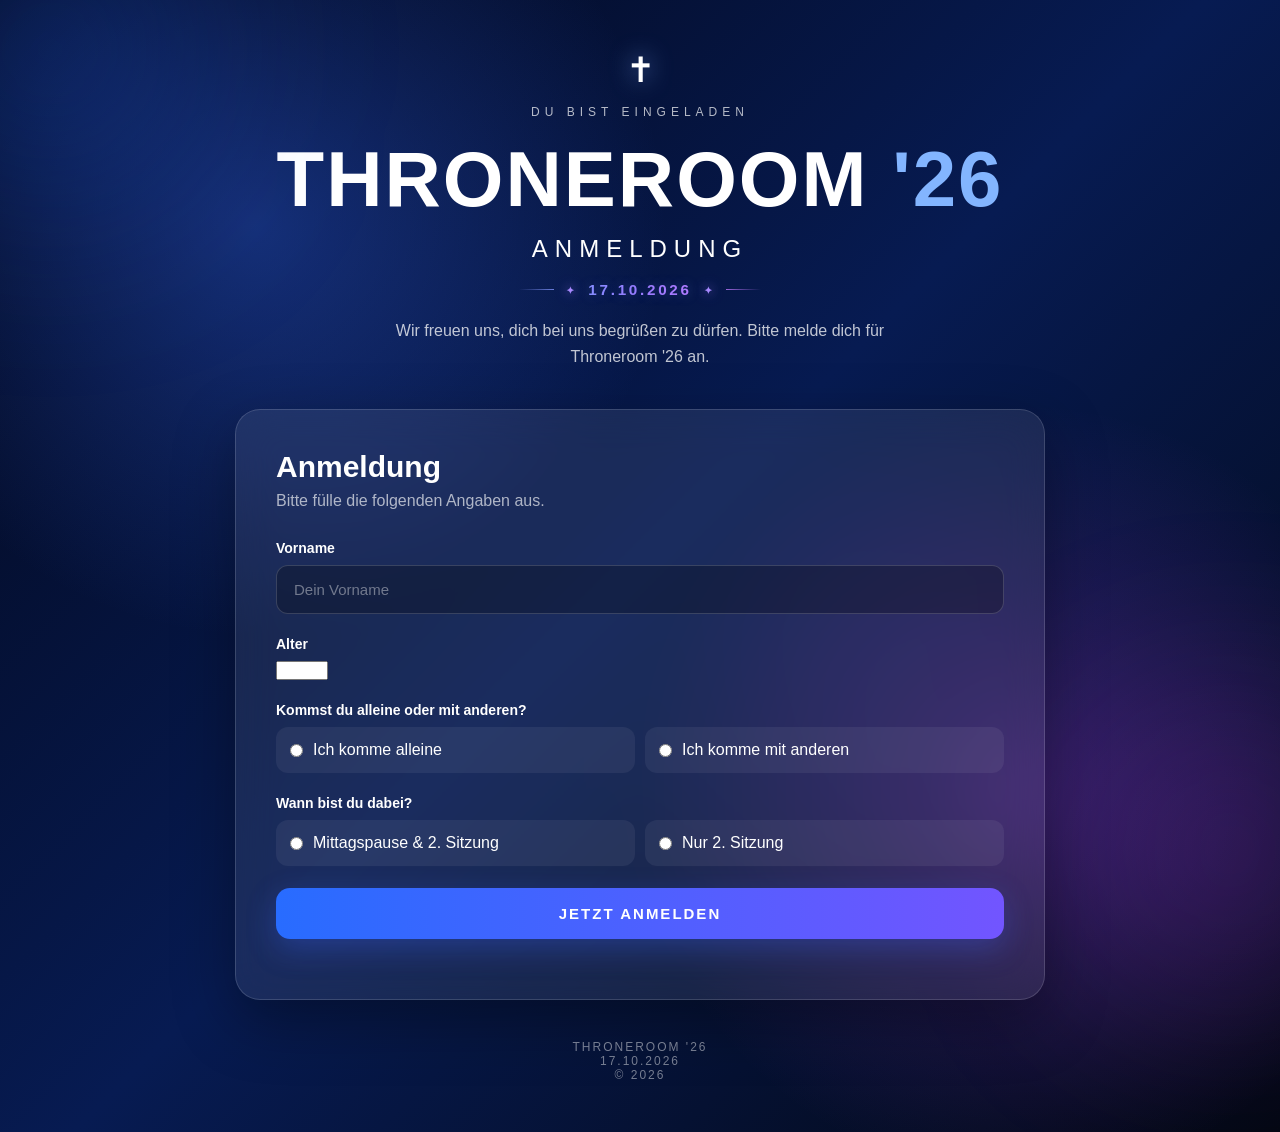
==== outreach/index.html @ fc1f1202 "Create registration page for THRONEROOM '26 This HTML file serves as the registration page for the T" ====
<!DOCTYPE html>
<html lang="de">
<head>
  <meta charset="UTF-8">
  <meta name="viewport" content="width=device-width, initial-scale=1.0">

  <title>THRONEROOM '26 | Anmeldung</title>

  <link rel="stylesheet" href="../style.css">
</head>

<body>

  <div class="background-glow glow-one"></div>
  <div class="background-glow glow-two"></div>

  <main class="container">

    <section class="hero">

      <div class="cross">✝</div>

      <p class="small-title">DU BIST EINGELADEN</p>

      <h1>THRONEROOM <span>'26</span></h1>

      <p class="subtitle">Anmeldung</p>

      <div class="event-date">
        <span class="event-line"></span>
        <span class="event-icon">✦</span>
        <span>17.10.2026</span>
        <span class="event-icon">✦</span>
        <span class="event-line"></span>
      </div>

      <p class="intro">
        Wir freuen uns, dich bei uns begrüßen zu dürfen.
        Bitte melde dich für Throneroom '26 an.
      </p>

    </section>


    <section class="registration-card">

      <h2>Anmeldung</h2>

      <p class="card-description">
        Bitte fülle die folgenden Angaben aus.
      </p>


      <form id="registrationForm">


        <!-- VORNAME -->

        <div class="input-group">

          <label for="first_name">
            Vorname
          </label>

          <input
            type="text"
            id="first_name"
            name="first_name"
            placeholder="Dein Vorname"
            required
          >

        </div>


        <!-- ALTER -->

        <div class="input-group">

          <label for="age">
            Alter
          </label>

          <input
            type="number"
            id="age"
            name="age"
            placeholder="Dein Alter"
            min="1"
            max="100"
            required
          >

        </div>


        <!-- ALLEINE / MIT ANDEREN -->

        <div class="input-group">

          <label>
            Kommst du alleine oder mit anderen?
          </label>

          <div class="options">

            <label class="option">

              <input
                type="radio"
                name="attendance"
                value="Alone"
                required
                onchange="togglePeople(false)"
              >

              <span>Ich komme alleine</span>

            </label>


            <label class="option">

              <input
                type="radio"
                name="attendance"
                value="With others"
                onchange="togglePeople(true)"
              >

              <span>Ich komme mit anderen</span>

            </label>

          </div>

        </div>


        <!-- ANZAHL PERSONEN -->

        <div
          class="input-group companion-field"
          id="peopleField"
          style="display: none;"
        >

          <label for="people_with">
            Wie viele Personen kommen mit dir?
          </label>

          <input
            type="number"
            id="people_with"
            name="people_with"
            placeholder="Anzahl der Personen"
            min="1"
            max="50"
          >

        </div>


        <!-- SITZUNG -->

        <div class="input-group">

          <label>
            Wann bist du dabei?
          </label>

          <div class="options">

            <label class="option">

              <input
                type="radio"
                name="session"
                value="Mittagspause & 2. Sitzung"
                required
              >

              <span>Mittagspause & 2. Sitzung</span>

            </label>


            <label class="option">

              <input
                type="radio"
                name="session"
                value="Nur 2. Sitzung"
              >

              <span>Nur 2. Sitzung</span>

            </label>

          </div>

        </div>


        <button type="submit">
          JETZT ANMELDEN
        </button>


        <p id="message"></p>

      </form>

    </section>


    <footer>

      <p>THRONEROOM '26</p>

      <p>17.10.2026</p>

      <p>© 2026</p>

    </footer>

  </main>


  <script src="script.js"></script>

</body>
</html>
---- style.css ----
* {
  box-sizing: border-box;
  margin: 0;
  padding: 0;
}

body {
  font-family: Arial, Helvetica, sans-serif;
  min-height: 100vh;
  color: white;
  background:
    radial-gradient(circle at 20% 20%, rgba(54, 108, 255, 0.35), transparent 30%),
    radial-gradient(circle at 80% 70%, rgba(190, 70, 255, 0.25), transparent 30%),
    linear-gradient(135deg, #020617, #071b52 50%, #030712);
  overflow-x: hidden;
}

.background-glow {
  position: fixed;
  width: 300px;
  height: 300px;
  border-radius: 50%;
  filter: blur(100px);
  pointer-events: none;
}

.glow-one {
  background: rgba(30, 100, 255, 0.25);
  top: -100px;
  left: -100px;
}

.glow-two {
  background: rgba(190, 60, 255, 0.18);
  right: -100px;
  bottom: -100px;
}

.container {
  width: 100%;
  max-width: 850px;
  margin: auto;
  padding: 50px 20px;
}

.hero {
  text-align: center;
  margin-bottom: 40px;
}

.cross {
  font-size: 35px;
  margin-bottom: 15px;
  text-shadow: 0 0 25px rgba(120, 170, 255, 0.8);
}

.small-title {
  font-size: 12px;
  letter-spacing: 5px;
  opacity: 0.7;
  margin-bottom: 15px;
}

h1 {
  font-size: clamp(42px, 8vw, 78px);
  letter-spacing: 2px;
  font-weight: 800;
}

h1 span {
  color: #83b5ff;
}

.subtitle {
  font-size: 24px;
  letter-spacing: 7px;
  text-transform: uppercase;
  margin-top: 10px;
}

.intro {
  max-width: 500px;
  margin: 20px auto 0;
  line-height: 1.6;
  opacity: 0.75;
}

.registration-card {
  background: rgba(255, 255, 255, 0.08);
  border: 1px solid rgba(255, 255, 255, 0.15);
  border-radius: 25px;
  padding: 40px;
  backdrop-filter: blur(20px);
  box-shadow: 0 20px 60px rgba(0, 0, 0, 0.35);
}

.registration-card h2 {
  font-size: 30px;
  margin-bottom: 8px;
}

.card-description {
  opacity: 0.65;
  margin-bottom: 30px;
}

.input-row {
  display: grid;
  grid-template-columns: 1fr 1fr;
  gap: 18px;
}

.input-group {
  margin-bottom: 22px;
}

.input-group > label {
  display: block;
  font-size: 14px;
  font-weight: 600;
  margin-bottom: 9px;
}

input[type="text"],
input[type="tel"] {
  width: 100%;
  padding: 15px 17px;
  border-radius: 12px;
  border: 1px solid rgba(255, 255, 255, 0.16);
  background: rgba(0, 0, 0, 0.25);
  color: white;
  outline: none;
  font-size: 15px;
}

input::placeholder {
  color: rgba(255, 255, 255, 0.4);
}

input[type="text"]:focus,
input[type="tel"]:focus {
  border-color: #72a8ff;
  box-shadow: 0 0 0 3px rgba(80, 140, 255, 0.12);
}

.options {
  display: grid;
  grid-template-columns: 1fr 1fr;
  gap: 10px;
}

.option {
  display: flex;
  align-items: center;
  gap: 10px;
  padding: 13px;
  border-radius: 12px;
  background: rgba(255, 255, 255, 0.06);
  border: 1px solid transparent;
  cursor: pointer;
  transition: 0.2s;
}

.option:hover {
  background: rgba(255, 255, 255, 0.1);
  border-color: rgba(120, 170, 255, 0.4);
}

.option input {
  accent-color: #6ea5ff;
}

button {
  width: 100%;
  padding: 17px;
  border: none;
  border-radius: 14px;
  color: white;
  font-size: 15px;
  font-weight: 700;
  letter-spacing: 2px;
  cursor: pointer;
  background: linear-gradient(90deg, #286cff, #7255ff);
  box-shadow: 0 10px 30px rgba(60, 100, 255, 0.3);
  transition: 0.2s;
}

button:hover {
  transform: translateY(-2px);
  box-shadow: 0 15px 35px rgba(60, 100, 255, 0.4);
}

#message {
  text-align: center;
  margin-top: 20px;
  font-size: 14px;
}

footer {
  text-align: center;
  margin-top: 40px;
  opacity: 0.45;
  font-size: 12px;
  letter-spacing: 2px;
}

@media (max-width: 650px) {

  .container {
    padding: 30px 15px;
  }

  .registration-card {
    padding: 25px 20px;
  }

  .input-row {
    grid-template-columns: 1fr;
    gap: 0;
  }

  .options {
    grid-template-columns: 1fr;
  }

  h1 {
    font-size: 42px;
  }
}
/* =========================
   EVENT DATE
   ========================= */

.event-date {
  display: flex;
  align-items: center;
  justify-content: center;
  gap: 12px;

  margin: 18px auto 0;

  font-size: 0.95rem;
  font-weight: 600;
  letter-spacing: 0.18em;

  background: linear-gradient(
    90deg,
    #6ea8ff,
    #9b7cff,
    #d77cff
  );

  -webkit-background-clip: text;
  -webkit-text-fill-color: transparent;
  background-clip: text;

  text-shadow:
    0 0 12px rgba(120, 120, 255, 0.35);

  width: fit-content;
}

.event-line {
  display: block;
  width: 35px;
  height: 1px;

  background: linear-gradient(
    90deg,
    transparent,
    rgba(130, 150, 255, 0.8)
  );
}

.event-line:last-child {
  background: linear-gradient(
    90deg,
    rgba(190, 120, 255, 0.8),
    transparent
  );
}

.event-icon {
  font-size: 0.65rem;
  -webkit-text-fill-color: #a889ff;

  filter: drop-shadow(
    0 0 6px rgba(160, 120, 255, 0.8)
  );
}


/* Mobile */
@media (max-width: 600px) {

  .event-date {
    gap: 8px;
    font-size: 0.8rem;
    letter-spacing: 0.12em;
  }

  .event-line {
    width: 22px;
  }

}
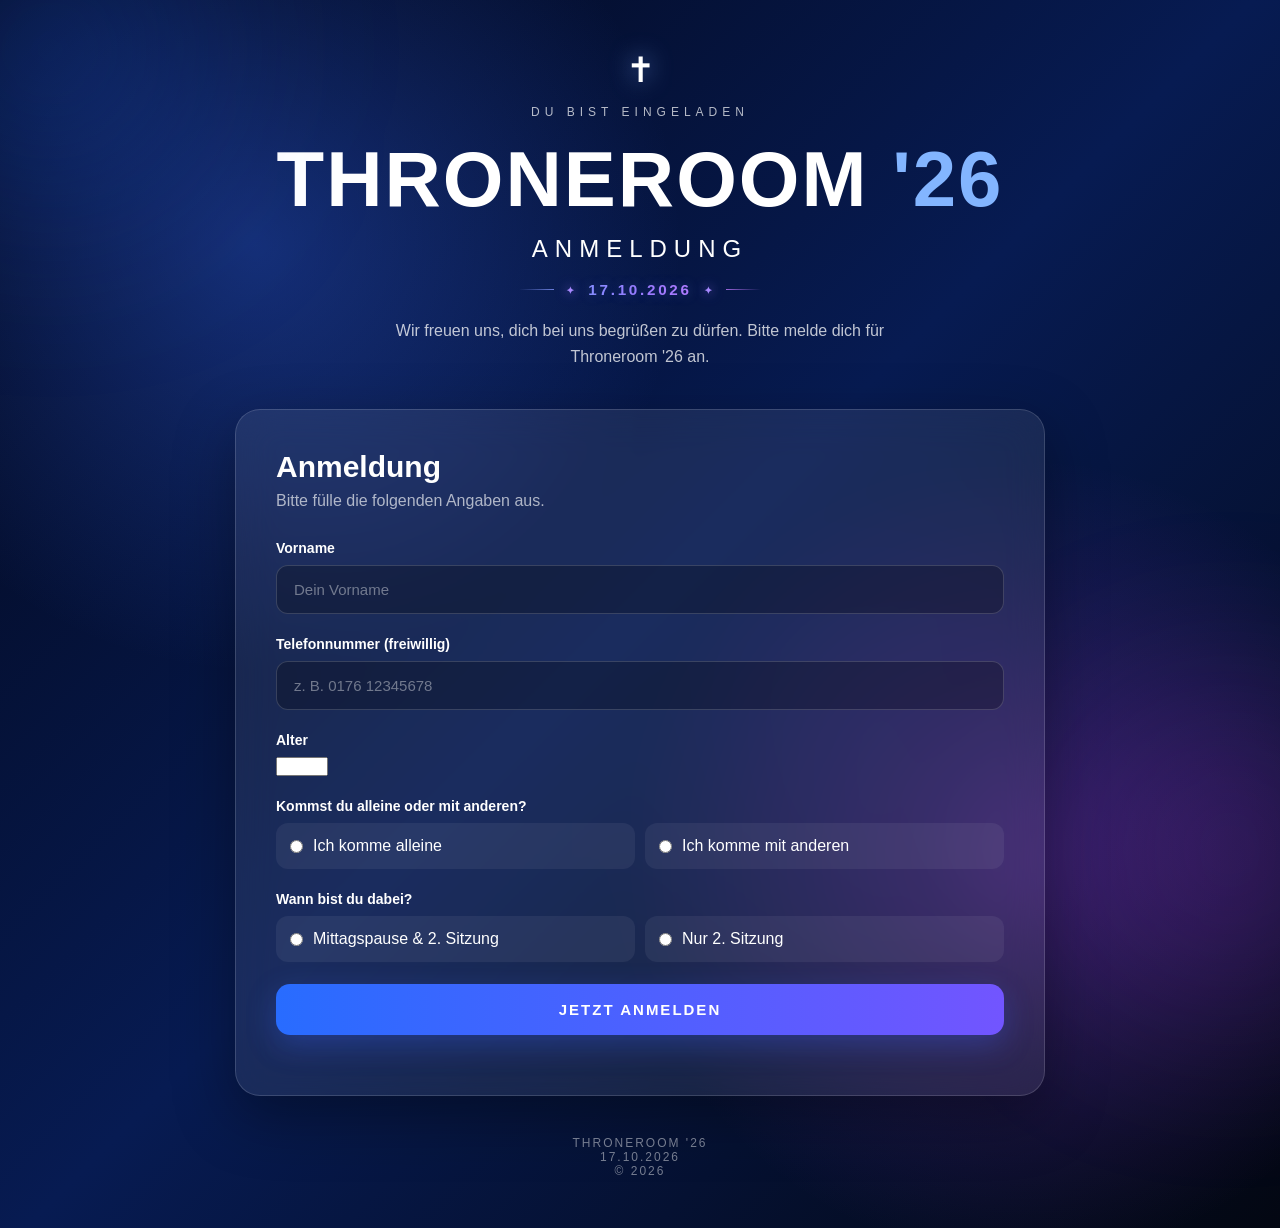
==== commit 070f1f8e: "Add telephone input field to outreach form Added a telephone input field with a label to the form." ====
--- a/outreach/index.html
+++ b/outreach/index.html
@@ -71,6 +71,20 @@
           >
 
         </div>
+        <div class="input-group">
+
+  <label for="telephone">
+    Telefonnummer <span class="optional">(freiwillig)</span>
+  </label>
+
+  <input
+    type="tel"
+    id="telephone"
+    name="telephone"
+    placeholder="z. B. 0176 12345678"
+  >
+
+</div>
 
 
         <!-- ALTER -->
